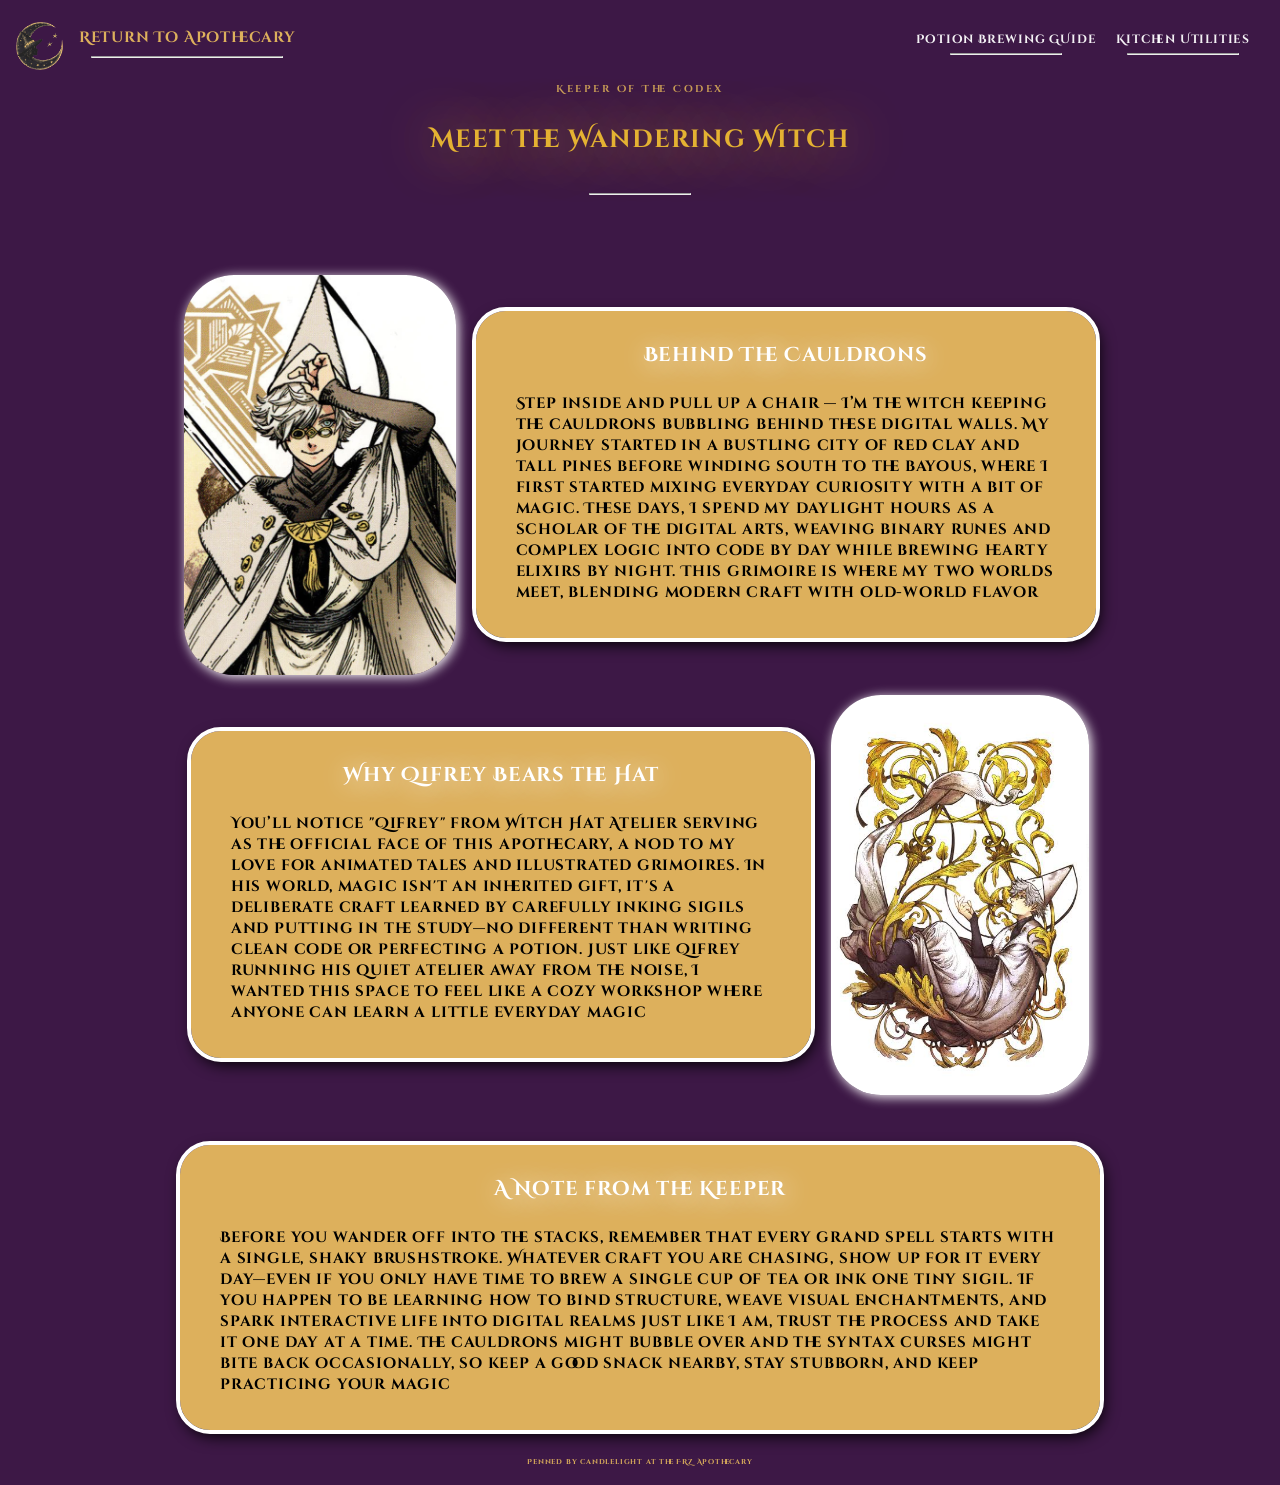
==== about-page/index.html @ b5f93b73 "Finished html and css code for the 'About the Witch' page in about-page/" ====
<!DOCTYPE html>

<html lang="en">

<head>
    <meta charset="UTF-8">
    <title>About The Witch</title>
    <link rel="stylesheet" href="style.css">
    <link rel="icon" href="../pumpkinheadlogo.png">

</head>


<body>
    <div id="dashboard">
        <a id="imagelink" href="../index.html">
        <img class="imagelink1" src="../witchlogo.png" alt="Witch Hat Logo in Moon">
        <div id="rightreturn">
        <div>Return To Apothecary</div>
        <hr id="returnhr">
        </div>
        </a>
        <ul id="tabtray">
            <li id="about">
                <a id="aboutlink" href="../recipe-page/index.html">
                <div class="linktext">Potion Brewing GUide</div> 
                <hr id="abouthr">
                </a>
            </li>
            <li id="utility">
                <a id="utilitylink" href="../index.html">
                <div class="linktext">Kitchen Utilities</div>
                <hr id="utilityhr">
                </a>
            </li>
        </ul>
    </div>


    <p id="pagedesc">Keeper Of The Codex</p>
    <h1 id="pagetitle">Meet The Wandering Witch</h1>
    <hr id="pagehr">

<div id="contentboxes">
    <div id="contentboxtop">
        <img src="qifrey1.png" id="imgone" alt="Image of Qifrey from Witch Hat Atelier">
        <div class="innerbox behind">
            <h3>Behind The Cauldrons</h3>
            <p class="innerp">Step inside and pull up a chair — I’m the witch keeping the cauldrons bubbling behind these digital walls. My journey started in a bustling city of red clay and tall pines before winding south to the bayous, where I first started mixing everyday curiosity with a bit of magic. These days, I spend my daylight hours as a scholar of the digital arts, weaving binary runes and complex logic into code by day while brewing hearty elixirs by night. This grimoire is where my two worlds meet, blending modern craft with old-world flavor</p>
        </div>
    </div>

    <div id="contentboxmid">
        <div class="innerbox why">
            <h3>Why Qifrey Bears the Hat</h3>
            <p class="innerp">You’ll notice <strong>"Qifrey"</strong> from Witch Hat Atelier serving as the official face of this apothecary, a nod to my love for animated tales and illustrated grimoires. In his world, magic isn't an inherited gift, it's a deliberate craft learned by carefully inking sigils and putting in the study—no different than writing clean code or perfecting a potion. Just like Qifrey running his quiet atelier away from the noise, I wanted this space to feel like a cozy workshop where anyone can learn a little everyday magic</p>
        </div>
        <img src="qifrey2.jpeg" id="imgtwo" alt="Image of Qifrey from Witch Hat Atelier">
    </div>

    <div id="contentboxbottom">
        <div class="innerbox note">
        <h3>A Note from the Keeper</h3>
        <p class="innerp">Before you wander off into the stacks, remember that every grand spell starts with a single, shaky brushstroke. Whatever craft you are chasing, show up for it every day—even if you only have time to brew a single cup of tea or ink one tiny sigil. If you happen to be learning how to bind structure, weave visual enchantments, and spark interactive life into digital realms just like I am, trust the process and take it one day at a time. The cauldrons might bubble over and the syntax curses might bite back occasionally, so keep a good snack nearby, stay stubborn, and keep practicing your magic</p>
        </div>
    </div>
</div>

    <div class="footer">
        <div>Penned by candlelight at the FRZ Apothecary</div>
    </div>

</body>

</html>
---- about-page/style.css ----
@import url('https://fonts.googleapis.com/css2?family=Cinzel+Decorative:wght@400;700;900&display=swap');

body {
    font-family: 'Cinzel Decorative', serif;
    font-weight: 600;
    letter-spacing: 0.05em;
    margin: 0;
    display: flex;
    flex-direction: column;
    min-height: 100vh;
    background-color: #3D1846;

}


/**** Dashbaord Here ****/

#dashboard {
    display: flex;
    justify-content: center;
    justify-content: space-between;
}

#tribalsign {
    width: 50px;
    height: 50px;
    padding: 15px;
    padding-right: 0px;
}

#tabtray {
    list-style-type: none;
    display: flex;
    gap: 20px;
    padding: 15px;
    margin-right: 15px;
    flex-wrap: wrap;
}

#abouthr,
#utilityhr {
    width: 110px;    
}

#about,
#utility {
    display: flex;
    flex-direction: column;
}

.linktext {
    color: rgba(255, 255, 255, 0.941);
}

#aboutlink,
#utilitylink,
#imagelink {
    text-decoration: none;
    font-size: 12px;
}


#imagelink {
    font-size: 15px;
    display: flex;
    align-items: center;
    color:  #ddb05c;
}

#returnhr {
    width: 190px;
}

#rightreturn {
    display: flex;
    flex-direction: column;
    align-items: center;
}

.imagelink1 {
    max-width: 50px;
    max-height: 50px;
    padding: 15px;
}


.footer {
    display: flex;
    height: 45px;
    font-size: 7px;
    justify-content: center;
    align-items: center;
    color: #ddb05c;
    margin-top: auto;
}

/***** Content ****/

#pagedesc {
    margin-top: -10px;
    align-self: center;
    color: #ddb05cdd;
    font-size: 10px;
    letter-spacing: 2.5px;
}

#pagetitle {
    font-size: 25px;
    align-self: center;
    color: #e4b232;
    text-shadow: 2px 2px 54px;
}

#pagehr {
    width: 100px;
    margin-top: 20px;
    margin-bottom: 100px;
}


#contentboxtop,
#contentboxmid,
#contentboxbottom {
    display: flex;
    padding: 10px;
    align-items: center;
    justify-content: center;
    gap: 20px;
    margin-top: -30px;
}

#contentboxtop {
    flex-wrap: wrap;
}

#contentboxmid {
    flex-wrap: wrap-reverse;
    
}


#contentboxes {
    display: flex;
    flex-direction: column;
    gap: 30px;
    
}

#imgone {
    width: 400px;
    height: 400px;
    border-radius: 50px;
    flex: 0;
    box-shadow: 2px 2px 12px rgb(255, 255, 255);
}

#imgtwo {
     width: 400px;
    height: 400px;
    border-radius: 50px;
    flex: 0;
    box-shadow: 2px 2px 12px rgb(255, 255, 255);
}

.innerbox {
    background-color: #ddb05c;
    padding: 10px;
    display: flex;
    flex-direction: column;
    border-radius: 30px;
    outline: 4px solid #ffffff;
    box-shadow: 3px 6px 16px black;
}

.behind,
.why {
    max-width: 600px;
}

.note {
    max-width: 900px;
    margin-top: 30px;
}

h3 {
    font-size: 20px;
    align-self: center;
    color: white;
    text-shadow: 2px 3px 26px;
}

.innerp {
    font-size: 15px;
    padding: 30px;
    margin-top: -25px;
    padding-bottom: 10px;
    
}






/*Color Codes Here*/
h1 {
    color: 
#daa520
#ddb05c
#3D1846
goldenrod
#DDCBA4
#D8C49A
#6D5A42
#9B742F
#5D5145
#523962
#5E4C37
;
}
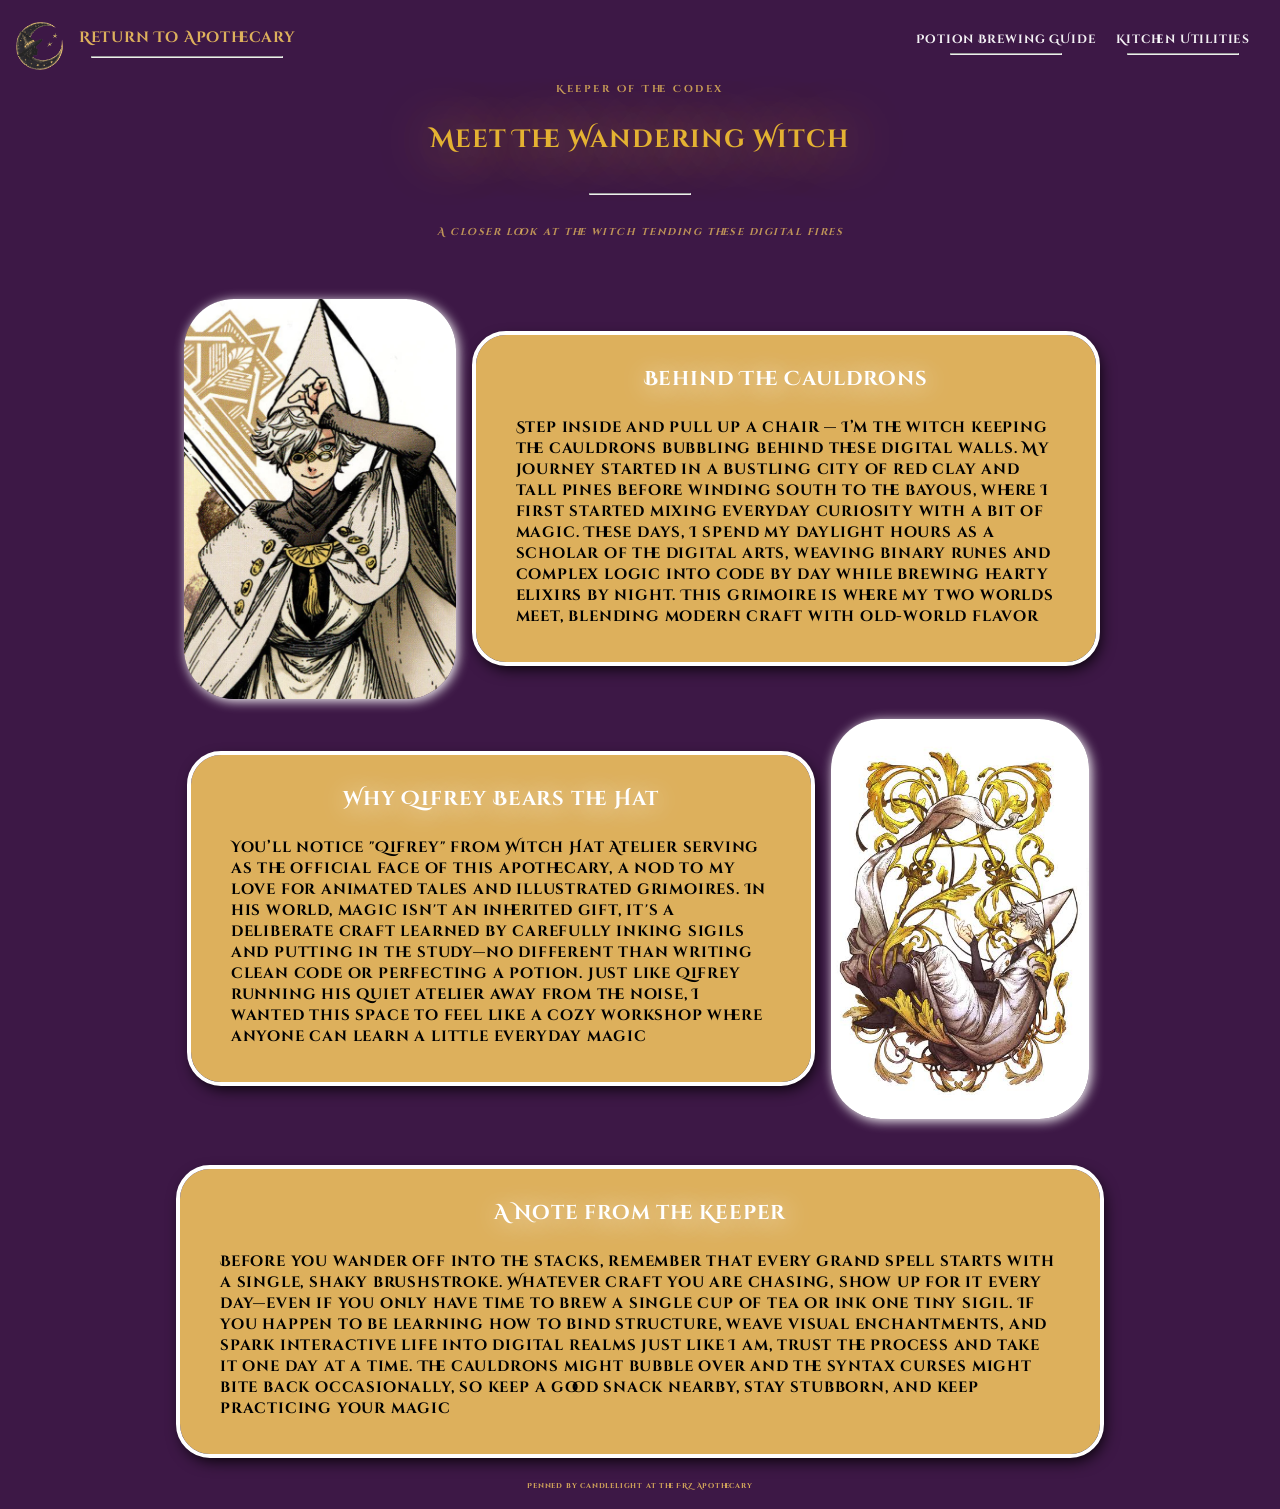
==== commit 12160740: "Setup index.html and style.css for utility-page, and updated links to all pages across the board" ====
--- a/about-page/index.html
+++ b/about-page/index.html
@@ -28,7 +28,7 @@
                 </a>
             </li>
             <li id="utility">
-                <a id="utilitylink" href="../index.html">
+                <a id="utilitylink" href="../utility-page/index.html">
                 <div class="linktext">Kitchen Utilities</div>
                 <hr id="utilityhr">
                 </a>
@@ -40,6 +40,7 @@
     <p id="pagedesc">Keeper Of The Codex</p>
     <h1 id="pagetitle">Meet The Wandering Witch</h1>
     <hr id="pagehr">
+    <p id="hrdesc"><em>A closer look at the witch tending these digital fires</em></p>
 
 <div id="contentboxes">
     <div id="contentboxtop">
--- a/about-page/style.css
+++ b/about-page/style.css
@@ -197,25 +197,11 @@
     
 }
 
-
-
-
-
-
-/*Color Codes Here*/
-h1 {
-    color: 
-#daa520
-#ddb05c
-#3D1846
-goldenrod
-#DDCBA4
-#D8C49A
-#6D5A42
-#9B742F
-#5D5145
-#523962
-#5E4C37
-;
-}
-
+#hrdesc {
+    font-size: 10px;
+    letter-spacing: 1.5px;
+    align-self: center;
+    margin-top: -70px;
+    margin-bottom: 80px;
+    color: #ddb05cd0;
+}
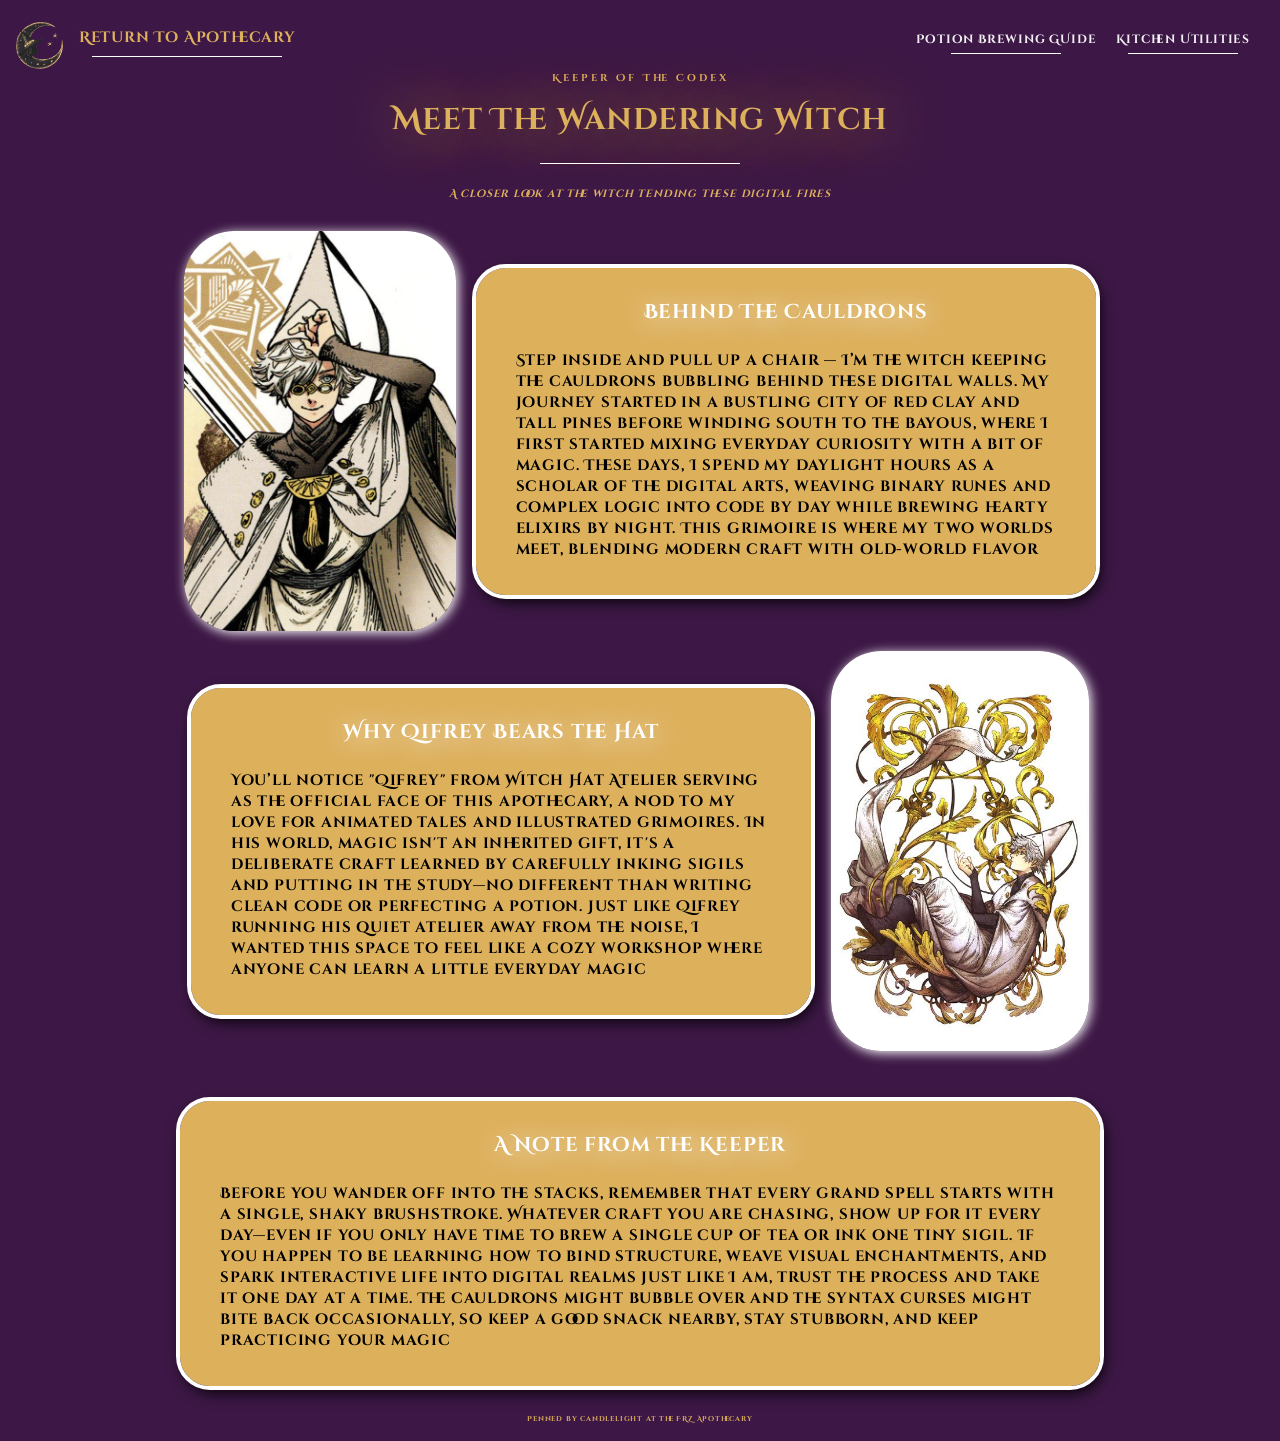
==== commit 562253da: "Updated Header Display and Top Line of General Conversions for Kitchen Utilities Page" ====
--- a/about-page/index.html
+++ b/about-page/index.html
@@ -37,10 +37,13 @@
     </div>
 
 
-    <p id="pagedesc">Keeper Of The Codex</p>
-    <h1 id="pagetitle">Meet The Wandering Witch</h1>
-    <hr id="pagehr">
-    <p id="hrdesc"><em>A closer look at the witch tending these digital fires</em></p>
+    <div class="header">
+        <div id="company">Keeper Of The Codex</div>
+        <div class="largetitle">Meet The Wandering Witch</div>
+        <hr id="headerhr">
+        <div class="headerdesc"><em>A closer look at the witch tending these digital fires</em></div>
+    </div> <!--Header-->
+
 
 <div id="contentboxes">
     <div id="contentboxtop">
--- a/about-page/style.css
+++ b/about-page/style.css
@@ -96,26 +96,47 @@
 
 /***** Content ****/
 
-#pagedesc {
-    margin-top: -10px;
-    align-self: center;
-    color: #ddb05cdd;
+/* Header Display */
+
+.header {
+    display: flex;
+    flex-direction: column;
+    color: #ddb05c;
+    box-sizing: border-box;
+    padding: 20px;
+    padding-top: 30px;
+    align-items: center;
+    gap: 15px;
+    margin-top: -50px;
+}
+
+.largetitle {
+    font-size: 30px;
+    text-shadow: 2px 2px 60px #daa520;
+}
+
+#company {
     font-size: 10px;
-    letter-spacing: 2.5px;
-}
-
-#pagetitle {
-    font-size: 25px;
-    align-self: center;
-    color: #e4b232;
-    text-shadow: 2px 2px 54px;
-}
-
-#pagehr {
-    width: 100px;
-    margin-top: 20px;
-    margin-bottom: 100px;
-}
+    letter-spacing: 3px;
+}
+
+.headerdesc {
+    font-size: 10.5px;
+}
+
+hr {
+width: 10%;
+    background-color: #ffffff;
+    height: 1px;
+    display: flex;
+    flex-grow: 0;
+    border: none;   
+}
+
+#headerhr {
+    width: 200px;
+}
+
 
 
 #contentboxtop,
@@ -138,12 +159,11 @@
     
 }
 
-
 #contentboxes {
     display: flex;
     flex-direction: column;
     gap: 30px;
-    
+    margin-top: 30px;
 }
 
 #imgone {
@@ -196,12 +216,3 @@
     padding-bottom: 10px;
     
 }
-
-#hrdesc {
-    font-size: 10px;
-    letter-spacing: 1.5px;
-    align-self: center;
-    margin-top: -70px;
-    margin-bottom: 80px;
-    color: #ddb05cd0;
-}
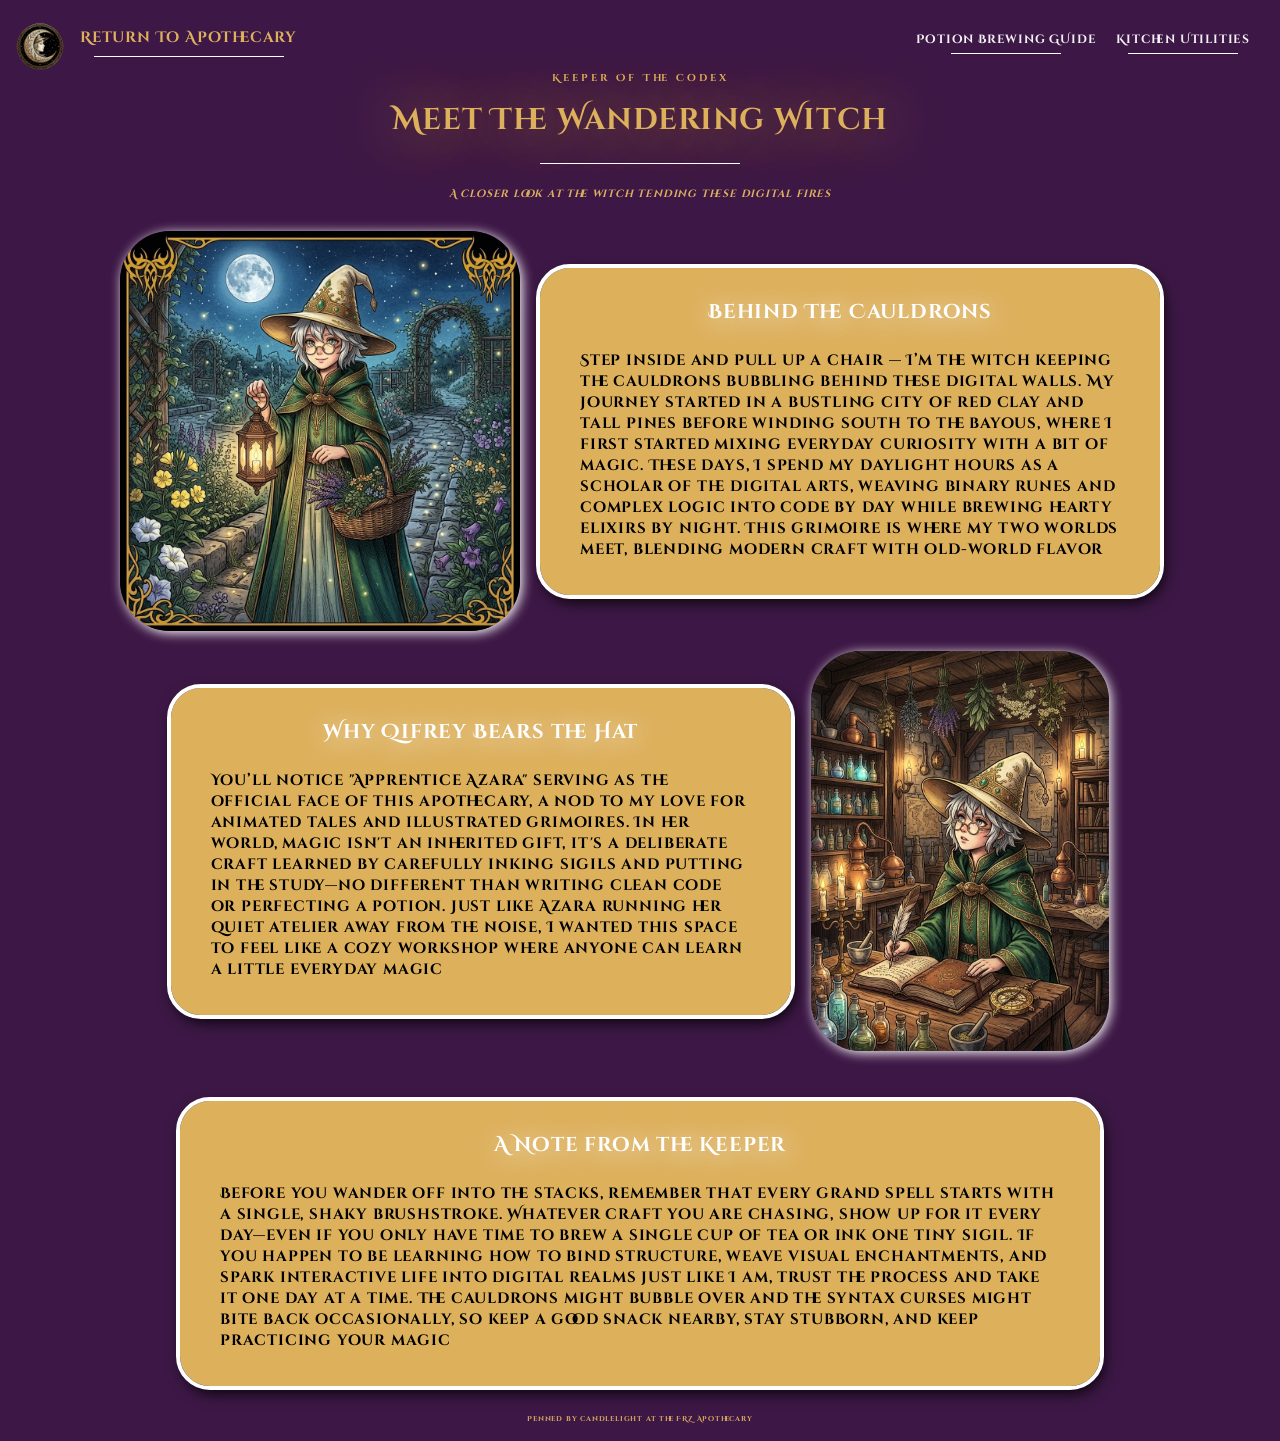
==== commit 75b3b734: "Replaced Old Placeholder Images with New Copyright Free Images For Public View" ====
--- a/about-page/index.html
+++ b/about-page/index.html
@@ -6,7 +6,7 @@
     <meta charset="UTF-8">
     <title>About The Witch</title>
     <link rel="stylesheet" href="style.css">
-    <link rel="icon" href="../pumpkinheadlogo.png">
+    <link rel="icon" href="../moonlogo.png">
 
 </head>
 
@@ -14,7 +14,7 @@
 <body>
     <div id="dashboard">
         <a id="imagelink" href="../index.html">
-        <img class="imagelink1" src="../witchlogo.png" alt="Witch Hat Logo in Moon">
+        <img class="imagelink1" src="../moonlogo.png" alt="Witch Hat Logo in Moon">
         <div id="rightreturn">
         <div>Return To Apothecary</div>
         <hr id="returnhr">
@@ -47,7 +47,7 @@
 
 <div id="contentboxes">
     <div id="contentboxtop">
-        <img src="qifrey1.png" id="imgone" alt="Image of Qifrey from Witch Hat Atelier">
+        <img src="download1.jpeg" id="imgone" alt="Image of Qifrey from Witch Hat Atelier">
         <div class="innerbox behind">
             <h3>Behind The Cauldrons</h3>
             <p class="innerp">Step inside and pull up a chair — I’m the witch keeping the cauldrons bubbling behind these digital walls. My journey started in a bustling city of red clay and tall pines before winding south to the bayous, where I first started mixing everyday curiosity with a bit of magic. These days, I spend my daylight hours as a scholar of the digital arts, weaving binary runes and complex logic into code by day while brewing hearty elixirs by night. This grimoire is where my two worlds meet, blending modern craft with old-world flavor</p>
@@ -57,9 +57,9 @@
     <div id="contentboxmid">
         <div class="innerbox why">
             <h3>Why Qifrey Bears the Hat</h3>
-            <p class="innerp">You’ll notice <strong>"Qifrey"</strong> from Witch Hat Atelier serving as the official face of this apothecary, a nod to my love for animated tales and illustrated grimoires. In his world, magic isn't an inherited gift, it's a deliberate craft learned by carefully inking sigils and putting in the study—no different than writing clean code or perfecting a potion. Just like Qifrey running his quiet atelier away from the noise, I wanted this space to feel like a cozy workshop where anyone can learn a little everyday magic</p>
+            <p class="innerp">You’ll notice <strong>"Apprentice Azara"</strong> serving as the official face of this apothecary, a nod to my love for animated tales and illustrated grimoires. In her world, magic isn't an inherited gift, it's a deliberate craft learned by carefully inking sigils and putting in the study—no different than writing clean code or perfecting a potion. Just like Azara running her quiet atelier away from the noise, I wanted this space to feel like a cozy workshop where anyone can learn a little everyday magic</p>
         </div>
-        <img src="qifrey2.jpeg" id="imgtwo" alt="Image of Qifrey from Witch Hat Atelier">
+        <img src="download.jpeg" id="imgtwo" alt="Image of Qifrey from Witch Hat Atelier">
     </div>
 
     <div id="contentboxbottom">
